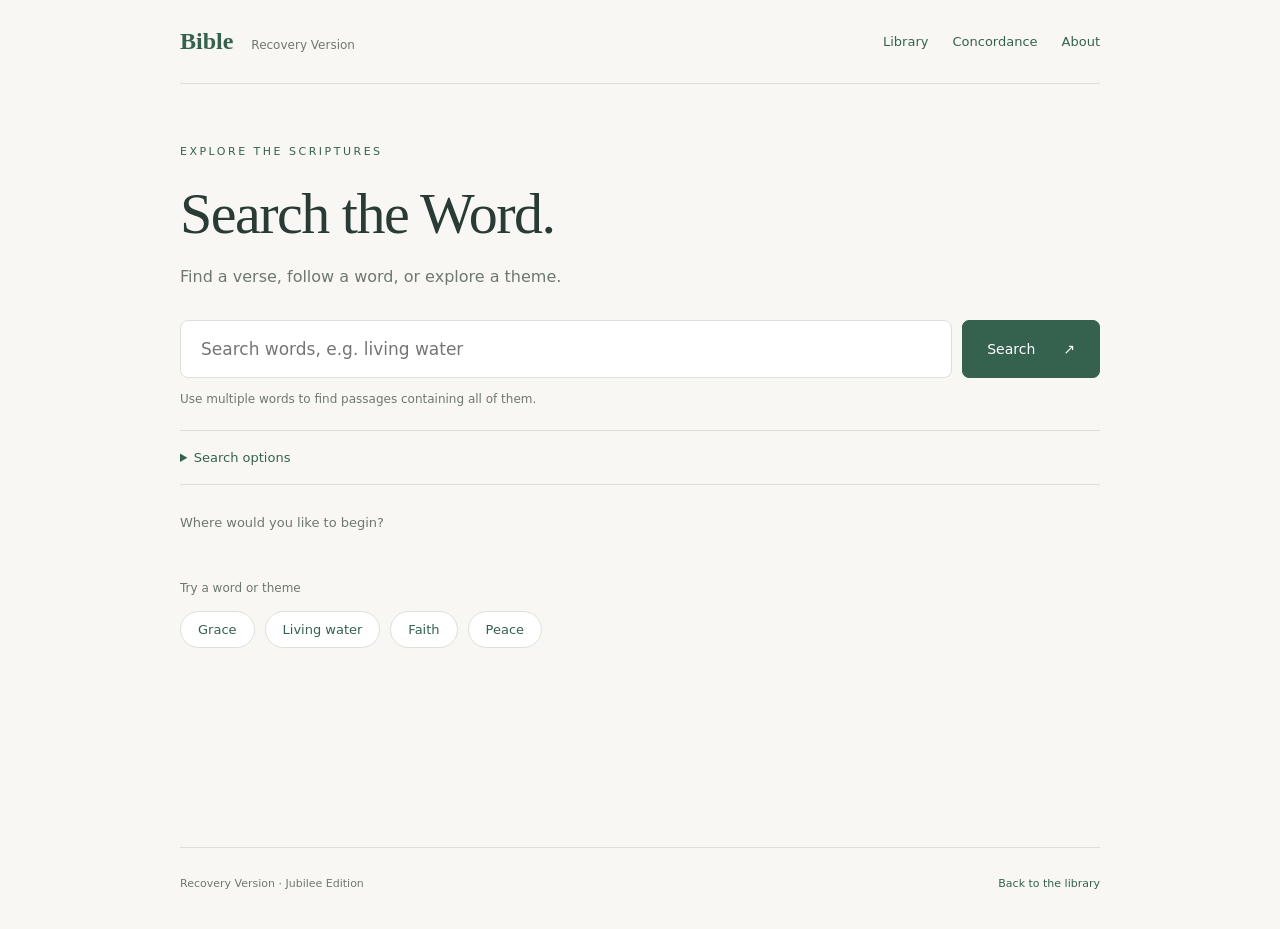
==== 4ca70a9115ceec7a70a3a26e85c32caf492af4f9/vsearch.htm @ f3c79c6f "quick-push" ====
<!doctype html><html lang="en"><head><meta charset="utf-8"><meta name="viewport" content="width=device-width, initial-scale=1"><title>Search · Bible Recovery Version</title><meta name="theme-color" content="#f8f7f3"><script src="main.js"></script><script src="vdata.js"></script><script src="idata.js"></script><link rel="stylesheet" href="search.css"></head>
<body class="library search-page"><header class="masthead"><a class="brand" href="b.htm" target="_top">Bible <span>Recovery Version</span></a><nav aria-label="Main navigation"><a href="b.htm" target="_top">Library</a><a href="cc.htm">Concordance</a><a href="about.htm">About</a></nav></header><main><section class="search-intro"><p class="eyebrow">EXPLORE THE SCRIPTURES</p><h1>Search the Word.</h1><p class="intro">Find a verse, follow a word, or explore a theme.</p></section>
<form id="search-form" role="search"><label class="sr-only" for="query">Words to search for</label><div class="search-field"><input id="query" name="ss" type="search" placeholder="Search words, e.g. living water" required autocomplete="off"><button class="primary" type="submit">Search <span aria-hidden="true">↗</span></button></div><p class="search-tip">Use multiple words to find passages containing all of them.</p><details id="filters"><summary>Search options</summary><div class="filter-grid"><fieldset><legend>Search within</legend><label><input id="verses" type="checkbox" checked> Verses</label><label><input id="notes" type="checkbox"> Footnotes</label><label><input id="outlines" type="checkbox"> Introductions & outlines</label></fieldset><fieldset><legend>Word matching</legend><label><input id="whole" type="checkbox" checked> Whole words</label><label><input id="case" type="checkbox"> Match case</label></fieldset><fieldset><legend>Books</legend><label for="scope">Limit your search</label><select id="scope"><option value="all">Entire Bible</option><option value="old">Old Testament</option><option value="new">New Testament</option><option value="custom">Choose books & chapters</option></select></fieldset></div><fieldset id="book-range" hidden><legend>Choose books & chapters</legend><p class="range-help">Select any books. Leave chapters blank for the whole book, or enter chapters such as 1, 3-5.</p><div class="range-actions"><button type="button" id="select-all-books">Select all</button><button type="button" id="clear-books">Deselect all</button><span id="range-count" role="status">0 books selected</span></div><div id="range-books"></div><p id="range-error" role="alert" hidden></p></fieldset></details></form>
<section class="search-output" aria-label="Search results"><div class="results-heading"><p id="search-status" role="status" aria-live="polite">Where would you like to begin?</p><button id="cancel" type="button" hidden>Cancel</button><button id="clear" type="button" hidden>Clear</button></div><div id="suggestions"><p>Try a word or theme</p><div class="suggestion-list"><button type="button" data-query="grace">Grace</button><button type="button" data-query="living water">Living water</button><button type="button" data-query="faith">Faith</button><button type="button" data-query="peace">Peace</button></div></div><div id="search-results"></div><button id="more" type="button" hidden>Show more results</button></section><footer><span>Recovery Version · Jubilee Edition</span><a href="b.htm" target="_top">Back to the library</a></footer></main><script src="search-range.js"></script><script src="search.js"></script></body></html>
---- 4ca70a9115ceec7a70a3a26e85c32caf492af4f9/search.css ----
body.search-page{max-width:1000px;padding-bottom:0!important}.search-page .search-intro{padding:60px 0 28px}.search-page h1{font-size:clamp(40px,6vw,58px);letter-spacing:-1.5px}.search-page .intro{margin:18px 0 0}.search-page #search-form{display:block;margin:0}.search-field{display:flex;gap:10px}.search-page .search-field input{width:100%;min-width:0;font:17px system-ui;padding:18px 20px;border-radius:8px}.search-page button{font:500 14px system-ui;cursor:pointer;border:1px solid var(--line);border-radius:7px;padding:11px 17px;background:white;color:var(--accent)}.search-page button:hover{background:#edf1ea}.search-page .primary{background:var(--accent);color:white;display:flex;gap:28px;align-items:center;border-color:var(--accent);padding:15px 24px}.search-page .primary:hover{background:#294d3d}.search-tip{font-size:12px;color:var(--muted);margin:12px 0 22px}.search-page details{border-top:1px solid var(--line);border-bottom:1px solid var(--line);padding:17px 0}.search-page summary{cursor:pointer;font-size:13px;color:var(--accent);width:fit-content}.filter-grid{display:grid;grid-template-columns:1fr 1fr 1.1fr;gap:24px;padding:24px 0 8px}.search-page fieldset{border:0;padding:0;margin:0;min-width:0}.search-page legend{font-size:11px;text-transform:uppercase;letter-spacing:1px;color:var(--muted);margin-bottom:14px}.search-page fieldset label{display:flex;align-items:center;gap:8px;font-size:13px;margin:10px 0;color:var(--ink)}.search-page fieldset input{width:16px;height:16px;margin:0;accent-color:var(--accent)}.search-page select{width:100%;border:1px solid var(--line);background:white;border-radius:6px;color:var(--ink);font:13px system-ui;padding:11px}.search-output{min-height:290px;padding:28px 0 44px}.results-heading{display:flex;align-items:center;gap:12px;margin-bottom:20px}.search-page #search-status{flex:1;font-size:13px;color:var(--muted);margin:0;line-height:1.6}.search-page .results-heading button{background:transparent;padding:7px 12px;font-size:12px}.search-page #suggestions{padding:25px 0}.search-page #suggestions p{font-size:12px;color:var(--muted);margin:0 0 14px}.suggestion-list{display:flex;gap:10px;flex-wrap:wrap}.search-page .suggestion-list button{border-radius:24px;font-size:13px;padding:10px 17px}.search-page .result{padding:24px 0;border-bottom:1px solid var(--line)}.search-page .result:first-child{padding-top:6px}.search-page .result h2{font:600 14px system-ui;margin:0 0 12px}.result-text{font:19px/1.8 Georgia,serif;color:var(--ink)}.result-text mark{background:#e6ecd3;color:inherit;padding:1px 2px;border-radius:3px}.search-page #more{display:block;margin:28px auto 0}.search-page .sr-only{position:absolute;width:1px;height:1px;padding:0;overflow:hidden;clip:rect(0,0,0,0);white-space:nowrap}.search-page footer{margin-top:0}
@media(max-width:640px){.search-page .search-intro{padding:38px 0 24px}.search-page .intro{font-size:14px}.search-page .search-field input{padding:15px 12px;font-size:15px}.search-page .primary{padding:12px 16px}.search-page .primary span{display:none}.filter-grid{grid-template-columns:1fr;gap:20px}.search-page fieldset label{font-size:14px}.search-page fieldset select{max-width:100%}.search-tip{line-height:1.7}.result-text{font-size:18px}.search-output{padding-top:24px}.search-page .result{padding:22px 0}}
.search-page #book-range{margin-top:24px;padding-top:24px;border-top:1px solid var(--line)}.range-help{font-size:13px;color:var(--muted);line-height:1.7;margin:0 0 14px}.range-actions{display:flex;gap:10px;align-items:center;flex-wrap:wrap;margin-bottom:14px}.search-page .range-actions button{padding:8px 12px;font-size:12px}#range-count{font-size:12px;color:var(--muted)}#range-books{display:grid;grid-template-columns:1fr 1fr;gap:0 24px;max-height:400px;overflow-y:auto;overscroll-behavior:contain;border:1px solid var(--line);border-radius:8px;padding:8px 16px;background:white}.range-book{padding:8px 0;border-bottom:1px solid var(--line)}.search-page .range-book>label{margin:5px 0}.search-page .chapter-choice{flex-wrap:wrap;font-size:11px;color:var(--muted);padding-left:24px}.search-page .chapter-choice input{width:100%;height:auto;font:13px system-ui;padding:8px 10px}.search-page #range-error{font-size:13px;color:#99462f;margin:16px 0 0}@media(max-width:640px){#range-books{grid-template-columns:1fr;max-height:360px}}
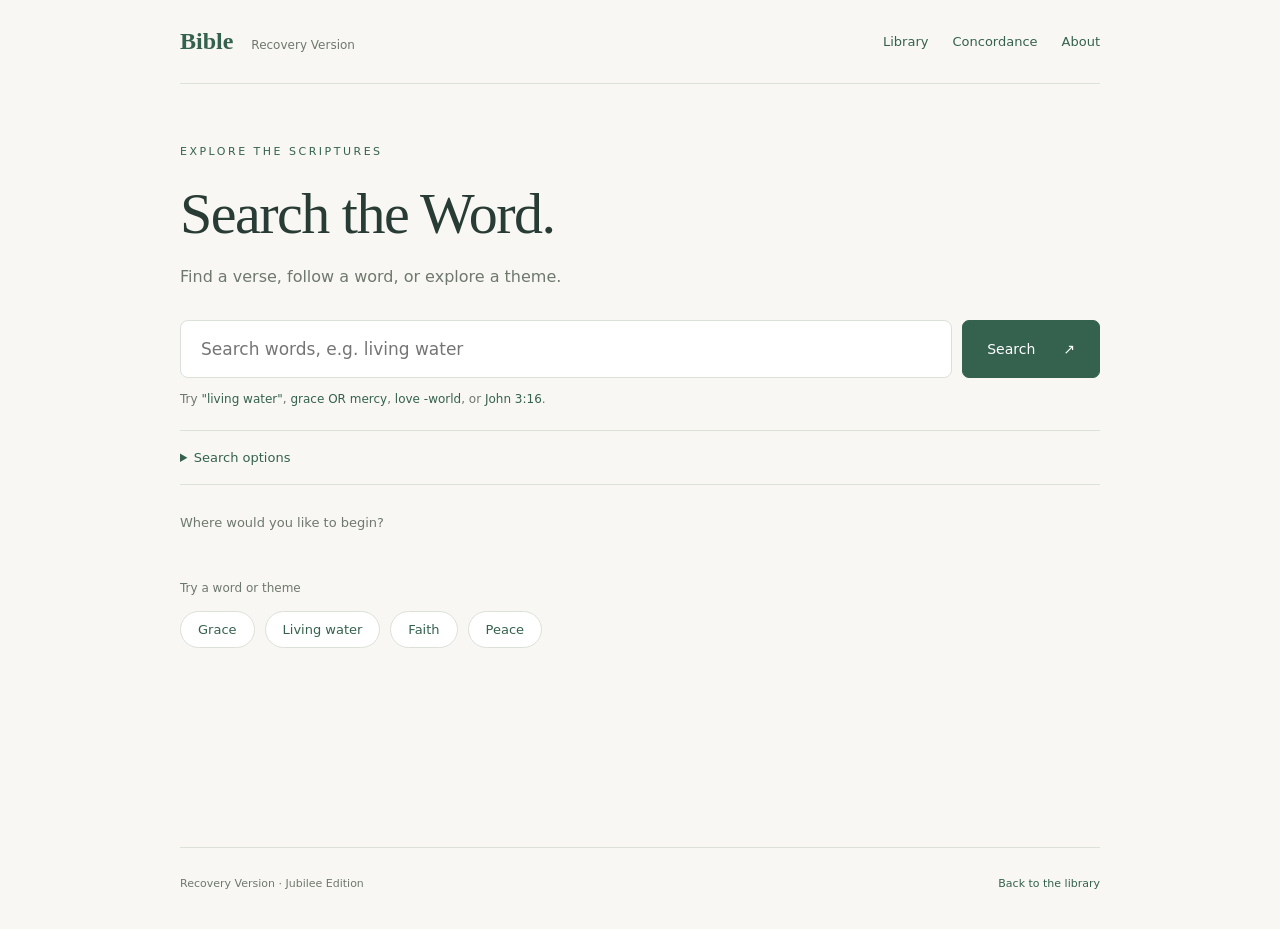
==== commit fe926398: "quick-push" ====
--- a/4ca70a9115ceec7a70a3a26e85c32caf492af4f9/vsearch.htm
+++ b/4ca70a9115ceec7a70a3a26e85c32caf492af4f9/vsearch.htm
@@ -1,4 +1,4 @@
 <!doctype html><html lang="en"><head><meta charset="utf-8"><meta name="viewport" content="width=device-width, initial-scale=1"><title>Search · Bible Recovery Version</title><meta name="theme-color" content="#f8f7f3"><script src="main.js"></script><script src="vdata.js"></script><script src="idata.js"></script><link rel="stylesheet" href="search.css"></head>
 <body class="library search-page"><header class="masthead"><a class="brand" href="b.htm" target="_top">Bible <span>Recovery Version</span></a><nav aria-label="Main navigation"><a href="b.htm" target="_top">Library</a><a href="cc.htm">Concordance</a><a href="about.htm">About</a></nav></header><main><section class="search-intro"><p class="eyebrow">EXPLORE THE SCRIPTURES</p><h1>Search the Word.</h1><p class="intro">Find a verse, follow a word, or explore a theme.</p></section>
-<form id="search-form" role="search"><label class="sr-only" for="query">Words to search for</label><div class="search-field"><input id="query" name="ss" type="search" placeholder="Search words, e.g. living water" required autocomplete="off"><button class="primary" type="submit">Search <span aria-hidden="true">↗</span></button></div><p class="search-tip">Use multiple words to find passages containing all of them.</p><details id="filters"><summary>Search options</summary><div class="filter-grid"><fieldset><legend>Search within</legend><label><input id="verses" type="checkbox" checked> Verses</label><label><input id="notes" type="checkbox"> Footnotes</label><label><input id="outlines" type="checkbox"> Introductions & outlines</label></fieldset><fieldset><legend>Word matching</legend><label><input id="whole" type="checkbox" checked> Whole words</label><label><input id="case" type="checkbox"> Match case</label></fieldset><fieldset><legend>Books</legend><label for="scope">Limit your search</label><select id="scope"><option value="all">Entire Bible</option><option value="old">Old Testament</option><option value="new">New Testament</option><option value="custom">Choose books & chapters</option></select></fieldset></div><fieldset id="book-range" hidden><legend>Choose books & chapters</legend><p class="range-help">Select any books. Leave chapters blank for the whole book, or enter chapters such as 1, 3-5.</p><div class="range-actions"><button type="button" id="select-all-books">Select all</button><button type="button" id="clear-books">Deselect all</button><span id="range-count" role="status">0 books selected</span></div><div id="range-books"></div><p id="range-error" role="alert" hidden></p></fieldset></details></form>
-<section class="search-output" aria-label="Search results"><div class="results-heading"><p id="search-status" role="status" aria-live="polite">Where would you like to begin?</p><button id="cancel" type="button" hidden>Cancel</button><button id="clear" type="button" hidden>Clear</button></div><div id="suggestions"><p>Try a word or theme</p><div class="suggestion-list"><button type="button" data-query="grace">Grace</button><button type="button" data-query="living water">Living water</button><button type="button" data-query="faith">Faith</button><button type="button" data-query="peace">Peace</button></div></div><div id="search-results"></div><button id="more" type="button" hidden>Show more results</button></section><footer><span>Recovery Version · Jubilee Edition</span><a href="b.htm" target="_top">Back to the library</a></footer></main><script src="search-range.js"></script><script src="search.js"></script></body></html>
+<form id="search-form" role="search"><label class="sr-only" for="query">Words to search for</label><div class="search-field"><input id="query" name="ss" type="search" placeholder="Search words, e.g. living water" required autocomplete="off"><button class="primary" type="submit">Search <span aria-hidden="true">↗</span></button></div><p class="search-tip">Try <code>"living water"</code>, <code>grace OR mercy</code>, <code>love -world</code>, or <code>John 3:16</code>.</p><details id="filters"><summary>Search options</summary><div class="filter-grid"><fieldset><legend>Search within</legend><label><input id="verses" type="checkbox" checked> Verses</label><label><input id="notes" type="checkbox"> Footnotes</label><label><input id="outlines" type="checkbox"> Introductions & outlines</label></fieldset><fieldset><legend>Word matching</legend><label><input id="whole" type="checkbox" checked> Whole words</label><label><input id="case" type="checkbox"> Match case</label></fieldset><fieldset><legend>Books</legend><label for="scope">Limit your search</label><select id="scope"><option value="all">Entire Bible</option><option value="old">Old Testament</option><option value="new">New Testament</option><option value="custom">Choose books & chapters</option></select></fieldset></div><fieldset id="book-range" hidden><legend>Choose books & chapters</legend><p class="range-help">Select any books. Leave chapters blank for the whole book, or enter chapters such as 1, 3-5.</p><div class="range-actions"><button type="button" id="select-all-books">Select all</button><button type="button" id="clear-books">Deselect all</button><span id="range-count" role="status">0 books selected</span></div><label class="book-filter-label" for="range-filter">Find a book<input id="range-filter" type="search" placeholder="Filter books…" autocomplete="off"></label><div id="selected-books" aria-label="Selected books"></div><div id="range-books"></div><p id="no-range-books" hidden>No books match that name.</p><p id="range-error" role="alert" hidden></p></fieldset></details><section id="saved-ranges" hidden aria-label="Reusable book ranges"><div class="history-heading"><h2>Frequent book selections</h2><button id="clear-ranges" type="button">Clear</button></div><div id="range-history" class="history-list"></div></section></form>
+<section class="search-output" aria-label="Search results"><div class="results-heading"><p id="search-status" role="status" aria-live="polite">Where would you like to begin?</p><button id="cancel" type="button" hidden>Cancel</button><button id="clear" type="button" hidden>Clear</button></div><div id="suggestions"><p>Try a word or theme</p><div class="suggestion-list"><button type="button" data-query="grace">Grace</button><button type="button" data-query="living water">Living water</button><button type="button" data-query="faith">Faith</button><button type="button" data-query="peace">Peace</button></div></div><section id="recent-searches" hidden aria-label="Recent searches"><div class="history-heading"><h2>Recent searches</h2><button id="clear-history" type="button">Clear history</button></div><div id="recent-list" class="history-list"></div></section><div id="search-results"></div><button id="more" type="button" hidden>Show more results</button></section><footer><span>Recovery Version · Jubilee Edition</span><a href="b.htm" target="_top">Back to the library</a></footer></main><script src="search-range.js"></script><script src="search-query.js"></script><script src="search.js"></script></body></html>
--- a/4ca70a9115ceec7a70a3a26e85c32caf492af4f9/search.css
+++ b/4ca70a9115ceec7a70a3a26e85c32caf492af4f9/search.css
@@ -1,3 +1,4 @@
 body.search-page{max-width:1000px;padding-bottom:0!important}.search-page .search-intro{padding:60px 0 28px}.search-page h1{font-size:clamp(40px,6vw,58px);letter-spacing:-1.5px}.search-page .intro{margin:18px 0 0}.search-page #search-form{display:block;margin:0}.search-field{display:flex;gap:10px}.search-page .search-field input{width:100%;min-width:0;font:17px system-ui;padding:18px 20px;border-radius:8px}.search-page button{font:500 14px system-ui;cursor:pointer;border:1px solid var(--line);border-radius:7px;padding:11px 17px;background:white;color:var(--accent)}.search-page button:hover{background:#edf1ea}.search-page .primary{background:var(--accent);color:white;display:flex;gap:28px;align-items:center;border-color:var(--accent);padding:15px 24px}.search-page .primary:hover{background:#294d3d}.search-tip{font-size:12px;color:var(--muted);margin:12px 0 22px}.search-page details{border-top:1px solid var(--line);border-bottom:1px solid var(--line);padding:17px 0}.search-page summary{cursor:pointer;font-size:13px;color:var(--accent);width:fit-content}.filter-grid{display:grid;grid-template-columns:1fr 1fr 1.1fr;gap:24px;padding:24px 0 8px}.search-page fieldset{border:0;padding:0;margin:0;min-width:0}.search-page legend{font-size:11px;text-transform:uppercase;letter-spacing:1px;color:var(--muted);margin-bottom:14px}.search-page fieldset label{display:flex;align-items:center;gap:8px;font-size:13px;margin:10px 0;color:var(--ink)}.search-page fieldset input{width:16px;height:16px;margin:0;accent-color:var(--accent)}.search-page select{width:100%;border:1px solid var(--line);background:white;border-radius:6px;color:var(--ink);font:13px system-ui;padding:11px}.search-output{min-height:290px;padding:28px 0 44px}.results-heading{display:flex;align-items:center;gap:12px;margin-bottom:20px}.search-page #search-status{flex:1;font-size:13px;color:var(--muted);margin:0;line-height:1.6}.search-page .results-heading button{background:transparent;padding:7px 12px;font-size:12px}.search-page #suggestions{padding:25px 0}.search-page #suggestions p{font-size:12px;color:var(--muted);margin:0 0 14px}.suggestion-list{display:flex;gap:10px;flex-wrap:wrap}.search-page .suggestion-list button{border-radius:24px;font-size:13px;padding:10px 17px}.search-page .result{padding:24px 0;border-bottom:1px solid var(--line)}.search-page .result:first-child{padding-top:6px}.search-page .result h2{font:600 14px system-ui;margin:0 0 12px}.result-text{font:19px/1.8 Georgia,serif;color:var(--ink)}.result-text mark{background:#e6ecd3;color:inherit;padding:1px 2px;border-radius:3px}.search-page #more{display:block;margin:28px auto 0}.search-page .sr-only{position:absolute;width:1px;height:1px;padding:0;overflow:hidden;clip:rect(0,0,0,0);white-space:nowrap}.search-page footer{margin-top:0}
 @media(max-width:640px){.search-page .search-intro{padding:38px 0 24px}.search-page .intro{font-size:14px}.search-page .search-field input{padding:15px 12px;font-size:15px}.search-page .primary{padding:12px 16px}.search-page .primary span{display:none}.filter-grid{grid-template-columns:1fr;gap:20px}.search-page fieldset label{font-size:14px}.search-page fieldset select{max-width:100%}.search-tip{line-height:1.7}.result-text{font-size:18px}.search-output{padding-top:24px}.search-page .result{padding:22px 0}}
 .search-page #book-range{margin-top:24px;padding-top:24px;border-top:1px solid var(--line)}.range-help{font-size:13px;color:var(--muted);line-height:1.7;margin:0 0 14px}.range-actions{display:flex;gap:10px;align-items:center;flex-wrap:wrap;margin-bottom:14px}.search-page .range-actions button{padding:8px 12px;font-size:12px}#range-count{font-size:12px;color:var(--muted)}#range-books{display:grid;grid-template-columns:1fr 1fr;gap:0 24px;max-height:400px;overflow-y:auto;overscroll-behavior:contain;border:1px solid var(--line);border-radius:8px;padding:8px 16px;background:white}.range-book{padding:8px 0;border-bottom:1px solid var(--line)}.search-page .range-book>label{margin:5px 0}.search-page .chapter-choice{flex-wrap:wrap;font-size:11px;color:var(--muted);padding-left:24px}.search-page .chapter-choice input{width:100%;height:auto;font:13px system-ui;padding:8px 10px}.search-page #range-error{font-size:13px;color:#99462f;margin:16px 0 0}@media(max-width:640px){#range-books{grid-template-columns:1fr;max-height:360px}}
+.search-tip code{font:inherit;color:var(--accent)}.search-page .book-filter-label{display:grid;gap:8px;margin:18px 0 12px!important}.search-page #range-filter{width:100%;height:auto;padding:10px 12px;font:14px system-ui;margin:0}#selected-books{display:flex;flex-wrap:wrap;gap:7px;margin:12px 0}.search-page .selected-book{font-size:12px;padding:8px 10px;overflow-wrap:anywhere;background:#edf1ea}#no-range-books{font-size:13px;color:var(--muted)}.search-page .context-toggle{font-size:12px;background:transparent;margin-top:14px;padding:8px 10px}.search-page .context-toggle:disabled{opacity:.6;cursor:wait}.passage-context{margin-top:16px;padding:16px;border-left:2px solid #b5c5b5;background:#f0f2ec;border-radius:0 6px 6px 0}.passage-context p{font:16px/1.8 Georgia,serif;margin:0 0 12px}.passage-context p:last-child{margin:0}.passage-context a{font:600 12px system-ui}.context-current{background:#e3eadb;border-radius:4px;padding:8px}.history-heading{display:flex;align-items:center;justify-content:space-between;gap:16px;margin:20px 0 12px}.search-page .history-heading h2{font:500 12px system-ui;color:var(--muted);margin:0}.search-page .history-heading button{font-size:11px;padding:6px 10px;background:transparent}.history-list{display:flex;flex-wrap:wrap;gap:8px}.history-list a,.search-page .history-list button{font:13px system-ui;color:var(--accent);padding:9px 12px;background:white;border:1px solid var(--line);border-radius:7px;overflow-wrap:anywhere;max-width:100%;box-sizing:border-box}.history-list a:hover{background:#edf1ea;text-decoration:none}#saved-ranges{margin-bottom:20px}#recent-searches{margin-bottom:28px}@media(max-width:640px){.search-tip{font-size:11px}.passage-context{padding:12px}.search-page .selected-book{font-size:11px}}
